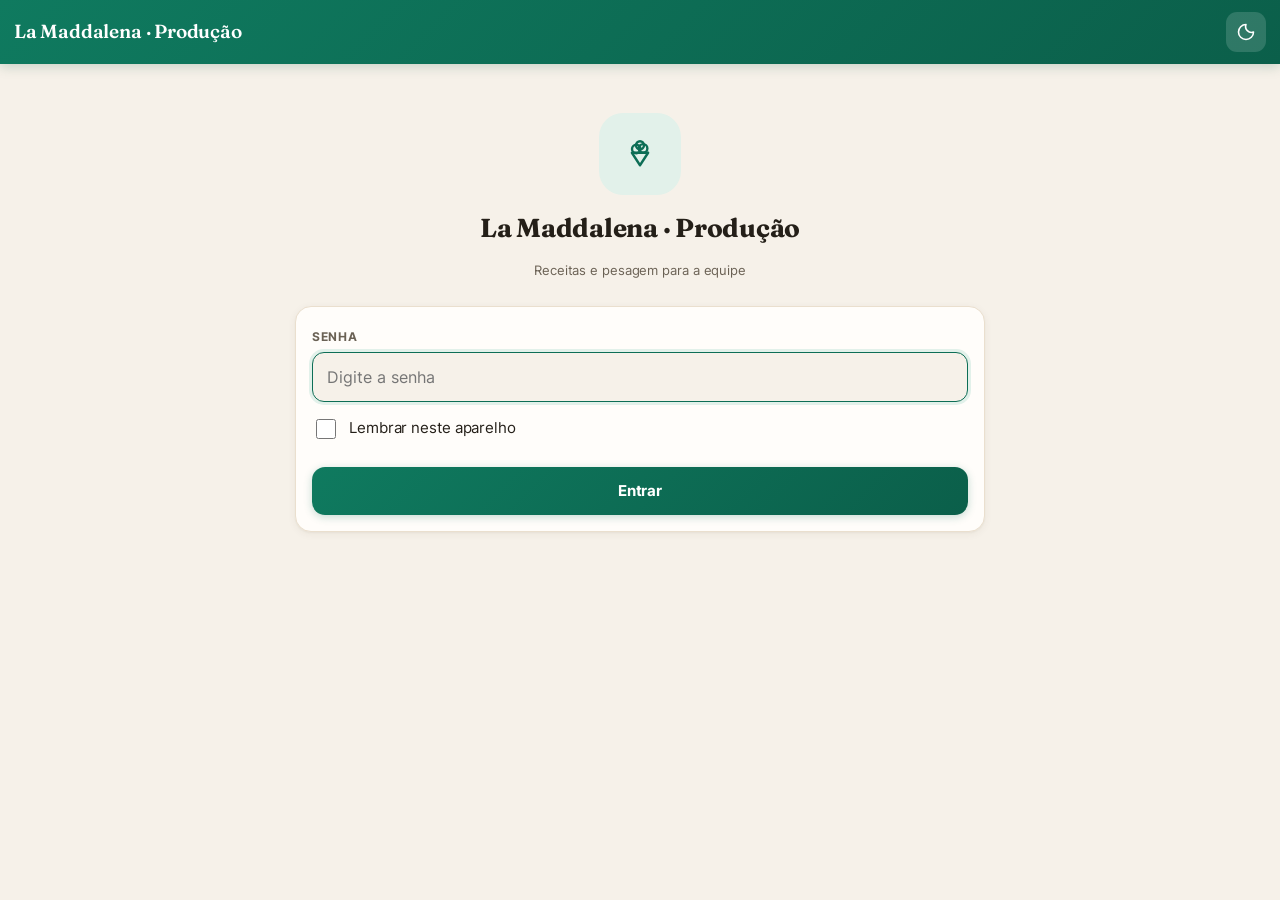
==== producao/index.html @ 6667ea77 "deploy v200" ====
<!DOCTYPE html>
<html lang="pt-BR">
<head>
<meta charset="utf-8">
<meta name="viewport" content="width=device-width, initial-scale=1, viewport-fit=cover">
<meta name="robots" content="noindex, nofollow">
<meta name="theme-color" content="#0d6e56">
<title>La Maddalena · Produção</title>
<link rel="manifest" href="manifest.webmanifest">
<link rel="icon" href="../icons/icon-192.png">
<link rel="apple-touch-icon" href="../icons/icon-192.png">
<meta name="apple-mobile-web-app-capable" content="yes">
<meta name="apple-mobile-web-app-status-bar-style" content="black-translucent">
<link rel="stylesheet" href="../css/style.css">
<link rel="stylesheet" href="producao.css">
</head>
<body>
<div id="app"><div class="loading">Carregando…</div></div>
<script src="app.js"></script>
</body>
</html>
---- css/style.css ----
/* ===== La Maddalena · Gelato Lab — design system ===== */

/* ---------- fontes (auto-hospedadas, funcionam offline) ---------- */
@font-face { font-family: 'Inter'; font-style: normal; font-weight: 400; font-display: swap; src: url('../fonts/inter-400.woff2') format('woff2'); }
@font-face { font-family: 'Inter'; font-style: normal; font-weight: 500; font-display: swap; src: url('../fonts/inter-500.woff2') format('woff2'); }
@font-face { font-family: 'Inter'; font-style: normal; font-weight: 600; font-display: swap; src: url('../fonts/inter-600.woff2') format('woff2'); }
@font-face { font-family: 'Inter'; font-style: normal; font-weight: 700; font-display: swap; src: url('../fonts/inter-700.woff2') format('woff2'); }
@font-face { font-family: 'Fraunces'; font-style: normal; font-weight: 600; font-display: swap; src: url('../fonts/fraunces-600.woff2') format('woff2'); }
@font-face { font-family: 'Fraunces'; font-style: normal; font-weight: 700; font-display: swap; src: url('../fonts/fraunces-700.woff2') format('woff2'); }

:root {
  --bg: #f6f1e9; --bg2: #efe7db; --card: #fffdfa; --card2: #faf5ec;
  --ink: #241f18; --ink2: #6a6154; --ink3: #938a7b;
  --brand: #0d6e56; --brand-ink: #0a5a46; --brand-soft: #e2f1ea;
  --accent: #c9722f; --accent-soft: #f8e9db;
  --ok: #16824f; --okbg: #e0f2e7; --warn: #9a6410; --warnbg: #fbeed4;
  --bad: #b23b2b; --badbg: #fbe7e3; --line: #eadfce; --line2: #e0d4c0;
  --font: 'Inter', -apple-system, "Segoe UI", Roboto, sans-serif;
  --serif: 'Fraunces', Georgia, 'Times New Roman', serif;
  --r: 16px; --r-lg: 22px; --r-sm: 11px;
  --sh: 0 2px 8px rgba(60,45,20,.06), 0 1px 2px rgba(60,45,20,.04);
  --sh-lg: 0 8px 28px rgba(45,35,15,.12);
  --brand-grad: linear-gradient(135deg, #0f7a5f 0%, #0b5f4a 100%);
}
@media (prefers-color-scheme: dark) {
  :root:not([data-theme="light"]) {
    --bg: #14120f; --bg2: #1b1814; --card: #211d18; --card2: #262119;
    --ink: #f1ece3; --ink2: #b3aa9b; --ink3: #857c6d;
    --brand: #34c295; --brand-ink: #48d0a5; --brand-soft: #123528;
    --accent: #e0954f; --accent-soft: #34260f;
    --ok: #3ecb8c; --okbg: #10352a; --warn: #e0a94a; --warnbg: #372c12;
    --bad: #ec6a58; --badbg: #3c1c17; --line: #322c24; --line2: #3f382e;
    --sh: 0 2px 10px rgba(0,0,0,.35); --sh-lg: 0 10px 30px rgba(0,0,0,.5);
    --brand-grad: linear-gradient(135deg, #16624e 0%, #0e4d3c 100%);
  }
}
:root[data-theme="dark"] {
  --bg: #14120f; --bg2: #1b1814; --card: #211d18; --card2: #262119;
  --ink: #f1ece3; --ink2: #b3aa9b; --ink3: #857c6d;
  --brand: #34c295; --brand-ink: #48d0a5; --brand-soft: #123528;
  --accent: #e0954f; --accent-soft: #34260f;
  --ok: #3ecb8c; --okbg: #10352a; --warn: #e0a94a; --warnbg: #372c12;
  --bad: #ec6a58; --badbg: #3c1c17; --line: #322c24; --line2: #3f382e;
  --sh: 0 2px 10px rgba(0,0,0,.35); --sh-lg: 0 10px 30px rgba(0,0,0,.5);
  --brand-grad: linear-gradient(135deg, #16624e 0%, #0e4d3c 100%);
}

* { box-sizing: border-box; }
html, body { margin: 0; padding: 0; }
body {
  background: var(--bg); color: var(--ink);
  font-family: var(--font); font-size: 16px; line-height: 1.5;
  letter-spacing: -0.006em;
  padding-bottom: calc(72px + env(safe-area-inset-bottom));
  -webkit-tap-highlight-color: transparent;
  -webkit-font-smoothing: antialiased; text-rendering: optimizeLegibility;
}
.loading { text-align: center; padding: 42vh 20px; color: var(--ink2); font-size: 17px; }
a { color: var(--brand-ink); }

/* ---------- top bar ---------- */
.topbar {
  position: sticky; top: 0; z-index: 30;
  background: var(--brand-grad); color: #fff;
  padding: calc(12px + env(safe-area-inset-top)) 14px 12px;
  display: flex; align-items: center; gap: 9px;
  box-shadow: 0 2px 12px rgba(11,80,60,.22);
}
.topbar h1 {
  font-family: var(--serif); font-weight: 600; font-size: 19px; line-height: 1.15;
  margin: 0; flex: 1; letter-spacing: -0.01em;
}
.topbar .tb-btn {
  background: rgba(255,255,255,.15); border: 0; color: #fff; border-radius: 11px;
  width: 40px; height: 40px; display: inline-flex; align-items: center; justify-content: center;
  font-size: 17px; cursor: pointer; flex: none; transition: background .15s;
}
.topbar .tb-btn:active { background: rgba(255,255,255,.28); }
.topbar .tb-btn svg { width: 20px; height: 20px; }

.tb-pill {
  font-size: 11px; font-weight: 600; border-radius: 999px; padding: 5px 11px;
  background: rgba(255,255,255,.16); color: #fff; white-space: nowrap;
  display: inline-flex; align-items: center; gap: 5px;
}
.tb-pill svg { width: 13px; height: 13px; }
.tb-pill.off { background: rgba(255,190,80,.32); }

/* ---------- bottom nav ---------- */
.nav {
  position: fixed; bottom: 0; left: 0; right: 0; z-index: 30;
  display: flex; background: color-mix(in srgb, var(--card) 88%, transparent);
  backdrop-filter: saturate(1.4) blur(12px); -webkit-backdrop-filter: saturate(1.4) blur(12px);
  border-top: 1px solid var(--line);
  padding-bottom: env(safe-area-inset-bottom);
}
.nav a {
  flex: 1; text-align: center; padding: 9px 2px 7px; text-decoration: none;
  color: var(--ink3); font-size: 10.5px; font-weight: 600; line-height: 1.25;
  display: flex; flex-direction: column; align-items: center; gap: 3px;
  transition: color .15s;
}
.nav a svg { width: 23px; height: 23px; stroke-width: 1.8; }
.nav a.on { color: var(--brand); }
.nav a.on svg { stroke-width: 2.2; }
/* com 7-8 abas (Escala + Pessoas do dono) o rótulo não cabe em tela estreita:
   aperta fonte/ícone e impede quebra de linha em vez de deixar transbordar */
.nav a { min-width: 0; }
.nav a span.lbl { max-width: 100%; overflow: hidden; text-overflow: ellipsis; white-space: nowrap; }
@media (max-width: 430px) {
  .nav a { font-size: 9.5px; padding: 8px 1px 6px; gap: 2px; }
  .nav a svg { width: 21px; height: 21px; }
}
@media (max-width: 360px) {
  .nav a { font-size: 8.8px; letter-spacing: -.2px; }
  .nav a svg { width: 19px; height: 19px; }
}

.wrap { padding: 15px 15px 22px; max-width: 720px; margin: 0 auto; }

/* ---------- cards ---------- */
.card {
  background: var(--card); border-radius: var(--r); box-shadow: var(--sh);
  padding: 16px; margin-bottom: 13px; border: 1px solid var(--line);
}
.card h3 {
  margin: 0 0 12px; font-size: 15px; font-weight: 700; color: var(--ink);
  letter-spacing: -0.01em; display: flex; align-items: center; gap: 8px;
}

/* ---------- recipe list ---------- */
.rlist a.ritem {
  display: flex; align-items: center; gap: 13px; text-decoration: none; color: var(--ink);
  background: var(--card); border: 1px solid var(--line); border-radius: var(--r);
  padding: 13px 15px; margin-bottom: 10px; box-shadow: var(--sh);
  transition: transform .12s, box-shadow .12s;
}
.rlist a.ritem:active { transform: scale(.985); box-shadow: var(--sh-lg); }
.scoop {
  width: 46px; height: 46px; border-radius: 14px; flex: none;
  display: flex; align-items: center; justify-content: center;
}
.scoop svg { width: 30px; height: 30px; }
.ritem > span:nth-child(2) { min-width: 0; }
.ritem .rname { display: block; font-weight: 700; font-size: 16.5px; letter-spacing: -0.01em; }
.ritem .rsub { display: block; font-size: 12.5px; color: var(--ink2); margin-top: 2px; }
.ritem .right { margin-left: auto; text-align: right; display: flex; flex-direction: column; align-items: flex-end; gap: 5px; }
.ritem .vit { font-size: 12px; color: var(--ink2); font-variant-numeric: tabular-nums; font-weight: 600; }

/* ---------- linha de insumo (nome centralizado + valores ao lado) ---------- */
.insrow {
  display: flex; align-items: center; gap: 13px; text-decoration: none; color: var(--ink);
  background: var(--card); border: 1px solid var(--line); border-radius: var(--r);
  padding: 12px 15px; margin-bottom: 9px; box-shadow: var(--sh);
  transition: transform .12s, box-shadow .12s;
}
.insrow { cursor: pointer; }
.insrow:active { transform: scale(.985); box-shadow: var(--sh-lg); }
.insrow .in-name {
  flex: 0 0 40%; text-align: center; font-size: 16px; font-weight: 700;
  letter-spacing: -0.01em; line-height: 1.22;
}
.insrow .in-vals {
  flex: 1; display: flex; flex-wrap: wrap; gap: 4px 12px;
  font-size: 12.5px; color: var(--ink2); font-variant-numeric: tabular-nums;
}
.insrow .in-vals b { color: var(--ink); font-weight: 700; }
.in-chev { flex: none; color: var(--ink3); display: inline-flex; }
.in-chev svg { width: 18px; height: 18px; }
.in-chev.open { transform: rotate(90deg); color: var(--brand); }
/* insumo expandido inline */
.ins-exp { border-color: var(--brand); box-shadow: var(--sh-lg); }
.ins-exp-head { display: flex; align-items: center; gap: 10px; cursor: pointer; margin-bottom: 12px; }
.ins-exp-head b { flex: 1; font-size: 17px; font-weight: 700; letter-spacing: -0.01em; }
.ins-exp-head .scoop { width: 38px; height: 38px; border-radius: 11px; }
.ins-exp-head .scoop svg { width: 24px; height: 24px; }

/* ---------- badges / selos ---------- */
.selo { display: inline-flex; align-items: center; gap: 4px; border-radius: 999px; padding: 3px 10px; font-size: 11px; font-weight: 700; letter-spacing: .01em; white-space: nowrap; }
.selo.premium { background: var(--okbg); color: var(--ok); }
.selo.quase   { background: var(--warnbg); color: var(--warn); }
.selo.ajustar { background: var(--badbg); color: var(--bad); }
.selo.off     { background: var(--bg2); color: var(--ink2); }
.selo.cat     { background: var(--bg2); color: var(--ink2); font-weight: 600; }
.tag { display: inline-flex; align-items: center; gap: 4px; font-size: 11px; font-weight: 600; background: var(--bg2); border-radius: 7px; padding: 3px 9px; margin: 0 5px 5px 0; color: var(--ink2); }

/* ---------- índices table ---------- */
.ix { width: 100%; border-collapse: collapse; font-size: 14px; }
.ix th { font-size: 11px; text-transform: uppercase; letter-spacing: .05em; color: var(--ink3); font-weight: 700; padding: 4px 6px; text-align: left; }
.ix td { padding: 9px 6px; border-top: 1px solid var(--line); text-align: left; vertical-align: middle; }
.ix tr:first-child td { border-top: 0; }
.ix .v { font-variant-numeric: tabular-nums; font-weight: 700; white-space: nowrap; letter-spacing: -0.01em; }
/* tabela larga (ex.: escala semanal, com 5 colunas) rola dentro do próprio
   container em vez de esticar o card e fazer a PÁGINA rolar de lado */
.tabwrap { overflow-x: auto; -webkit-overflow-scrolling: touch; margin: 0 -2px; }
.tabwrap > .ix { min-width: 100%; }
@media (max-width: 430px) {
  .tabwrap .ix { font-size: 13px; }
  .tabwrap .ix td, .tabwrap .ix th { padding-left: 4px; padding-right: 4px; }
}
.ix .alvo { color: var(--ink2); font-size: 12px; white-space: nowrap; font-variant-numeric: tabular-nums; }
.ing-check { width: 20px; height: 20px; accent-color: var(--brand); }
.ing-feito td { color: var(--ink3); text-decoration: line-through; }
.ing-feito .v { color: var(--ink3); }
.dot { display: inline-block; width: 9px; height: 9px; border-radius: 50%; margin-right: 8px; vertical-align: middle; }
.dot.ok { background: var(--ok); } .dot.accept { background: var(--warn); }
.dot.low, .dot.high { background: var(--bad); } .dot.off { background: var(--line2); }
.dica { font-size: 12.5px; color: var(--warn); line-height: 1.35; }
.dica.ok { color: var(--ok); }
.dica.bad { color: var(--bad); }

/* ---------- forms ---------- */
input, select, textarea, button { font: inherit; color: inherit; }
.inp, select.inp, textarea.inp {
  width: 100%; background: var(--bg); border: 1.5px solid var(--line2); border-radius: 12px;
  padding: 12px 14px; margin: 5px 0 12px; transition: border-color .15s, box-shadow .15s;
  font-size: 16px;
}
.inp:focus, select.inp:focus, textarea.inp:focus {
  outline: none; border-color: var(--brand); box-shadow: 0 0 0 3px var(--brand-soft);
}
textarea.inp { min-height: 66px; line-height: 1.45; }
label.lab { font-size: 11.5px; font-weight: 700; color: var(--ink2); text-transform: uppercase; letter-spacing: .06em; }

.btn {
  display: inline-flex; align-items: center; justify-content: center; gap: 7px;
  background: var(--brand-grad); color: #fff; border: 0; border-radius: 13px;
  padding: 13px 17px; font-weight: 700; font-size: 15px; cursor: pointer; text-decoration: none;
  box-shadow: 0 2px 8px rgba(13,110,86,.24); transition: transform .12s, box-shadow .12s, filter .12s;
  letter-spacing: -0.01em;
}
.btn:active { transform: scale(.97); filter: brightness(.96); }
.btn.sec { background: var(--card); color: var(--brand-ink); border: 1.5px solid var(--brand); box-shadow: var(--sh); }
.btn.warn { background: linear-gradient(135deg, #d47f36, #bd6522); box-shadow: 0 2px 8px rgba(201,114,47,.28); }
.btn.danger { background: linear-gradient(135deg, #c04430, #a5372a); box-shadow: 0 2px 8px rgba(178,59,43,.26); }
.btn.mini { padding: 8px 13px; font-size: 13.5px; border-radius: 10px; }
.tag.ok { background: var(--okbg); color: var(--ok); }
.btnrow { display: flex; flex-wrap: wrap; gap: 9px; margin: 12px 0; }
/* lista de compras */
.cmp-list { display: flex; flex-direction: column; }
.cmp-item { display: flex; align-items: center; gap: 10px; padding: 11px 2px; border-bottom: 1px solid var(--line); }
.cmp-item .cmp-txt { flex: 1; font-size: 15px; }
.cmp-item.feito .cmp-txt { text-decoration: line-through; color: var(--ink2); opacity: .65; }
.cmp-item .cmp-del { border: 0; background: 0; color: var(--bad); cursor: pointer; font-size: 15px; padding: 4px 6px; }
.cmp-forn { font-size: 12px; color: var(--ink2); white-space: nowrap; }
.btnrow .btn { flex: 1 1 auto; }
.btn svg { width: 17px; height: 17px; }

/* ---------- ingredient editor ---------- */
.ingrow {
  display: grid; grid-template-columns: 1fr 72px 32px 30px; gap: 8px; align-items: center;
  padding: 9px 0; border-bottom: 1px solid var(--line);
}
.ingrow:last-of-type { border-bottom: 0; }
.ingrow input[type="text"], .ingrow input[type="search"], .ingrow select {
  background: var(--bg); border: 1.5px solid var(--line2); border-radius: 9px; padding: 10px 11px;
  min-width: 0; width: 100%; font-size: 15px;
}
.ingrow select { font-weight: 600; }
.ingrow input:focus, .ingrow select:focus { outline: none; border-color: var(--brand); box-shadow: 0 0 0 2px var(--brand-soft); }
.ingrow .g { text-align: right; font-variant-numeric: tabular-nums; font-weight: 600; }
.ingrow .x { background: none; border: 0; font-size: 18px; color: var(--ink3); cursor: pointer; padding: 4px; line-height: 1; }
.ingrow .x:active { color: var(--bad); }
.ingdica { grid-column: 1 / -1; font-size: 11.5px; color: var(--ink2); margin: -2px 0 2px; line-height: 1.35; }
.chk { width: 22px; height: 22px; accent-color: var(--brand); }

/* ---------- segmented control ---------- */
.seg { display: flex; background: var(--bg2); border-radius: 13px; padding: 4px; margin: 9px 0; gap: 2px; }
.seg button {
  flex: 1; border: 0; background: transparent; padding: 10px 6px; border-radius: 10px;
  font-weight: 600; color: var(--ink2); cursor: pointer; font-size: 13.5px;
  transition: background .15s, color .15s, box-shadow .15s; letter-spacing: -0.01em;
}
.seg button.on { background: var(--card); color: var(--brand-ink); box-shadow: var(--sh); font-weight: 700; }

/* ---------- sticky balance panel ---------- */
.balpanel {
  position: sticky; top: 62px; z-index: 20;
  background: var(--card); border: 1px solid var(--line); border-radius: var(--r);
  box-shadow: var(--sh-lg); padding: 12px 14px; margin-bottom: 13px;
}
.balpanel .headline { display: flex; align-items: center; gap: 8px; }
.balpanel .headline .peso { margin-left: auto; font-size: 12px; color: var(--ink2); font-variant-numeric: tabular-nums; }
.balmini { display: flex; flex-wrap: wrap; gap: 6px; margin-top: 9px; }
.balmini .b {
  font-size: 11.5px; border-radius: 8px; padding: 4px 8px; font-weight: 700;
  background: var(--okbg); color: var(--ok); font-variant-numeric: tabular-nums;
}
.balmini .b.accept { background: var(--warnbg); color: var(--warn); }
.balmini .b.low, .balmini .b.high { background: var(--badbg); color: var(--bad); }
.balmini .b.off { background: var(--bg2); color: var(--ink2); }
.proxima { font-size: 12.5px; margin-top: 10px; color: var(--warn); font-weight: 600; line-height: 1.4;
  background: var(--warnbg); border-radius: 10px; padding: 8px 11px; }
.proxima.ok { color: var(--ok); background: var(--okbg); }

/* ---------- steps / produção ---------- */
.passos { padding-left: 20px; margin: 4px 0; }
/* pre-line: alguns passos longos (fazer o iogurte da casa, calcular rum/Marsala
   pelo peso real da calda) são escritos com quebras de linha e sub-itens (a)(b)(c).
   Sem isto o navegador colapsa as quebras e o passo vira um parágrafo único — o
   pior formato possível pra quem está lendo com as mãos na massa. pre-line
   preserva as quebras e ainda colapsa a indentação, que é o que queremos. */
.passos li { margin-bottom: 10px; line-height: 1.5; white-space: pre-line; }
.prodstep {
  font-family: var(--serif); font-size: 25px; line-height: 1.5; padding: 24px 6px; min-height: 40vh;
  display: flex; align-items: center; font-weight: 600; white-space: pre-line;
}
.prodnav { display: flex; gap: 11px; }
.prodnav .btn { flex: 1; font-size: 18px; padding: 17px; }
.timerbox { text-align: center; padding: 8px; }
.timerbox .t { font-size: 46px; font-weight: 700; font-variant-numeric: tabular-nums; font-family: var(--serif); letter-spacing: -0.02em; }

/* ---------- menu público ---------- */
.menu-hero {
  text-align: center; padding: 42px 18px 26px;
  background: var(--brand-grad); color: #fff;
  border-radius: 0 0 30px 30px; box-shadow: 0 6px 24px rgba(11,80,60,.24);
}
.menu-hero h1 { margin: 0; font-family: var(--serif); font-size: 34px; font-weight: 700; letter-spacing: -0.01em; }
.menu-hero p { margin: 7px 0 0; opacity: .93; font-size: 14.5px; }
.mlang { margin-top: 15px; }
.mlang button {
  background: rgba(255,255,255,.16); color: #fff; border: 1px solid rgba(255,255,255,.4);
  border-radius: 999px; padding: 7px 17px; margin: 0 4px; font-weight: 600; cursor: pointer; font-size: 13.5px;
}
.mlang button.on { background: #fff; color: var(--brand-ink); border-color: #fff; }
.msec { margin: 24px 15px 9px; font-size: 12px; font-weight: 700; letter-spacing: .12em; color: var(--accent); text-transform: uppercase; }
.mitem { background: var(--card); border: 1px solid var(--line); border-radius: var(--r); padding: 15px 17px; margin: 0 15px 11px; box-shadow: var(--sh); }
.mitem .mn { font-family: var(--serif); font-weight: 600; font-size: 19px; letter-spacing: -0.01em; }
.mitem .md { color: var(--ink2); font-size: 14px; margin-top: 4px; line-height: 1.45; }
.mitem .mb { margin-top: 9px; }
.mitem .mb span { font-size: 11px; font-weight: 600; background: var(--bg2); color: var(--ink2); border-radius: 999px; padding: 3px 9px; margin-right: 5px; }

/* ---------- comparação ---------- */
.cmp { width: 100%; border-collapse: collapse; font-size: 13.5px; }
.cmp th, .cmp td { padding: 9px 6px; border-bottom: 1px solid var(--line); text-align: center; font-variant-numeric: tabular-nums; }
.cmp th { font-family: var(--serif); font-weight: 600; font-size: 15px; }
.cmp td:first-child, .cmp th:first-child { text-align: left; color: var(--ink2); }
.cmp .win { background: var(--okbg); border-radius: 8px; font-weight: 700; }
.cmp .v { font-weight: 700; }

/* ---------- aprender ---------- */
details.ap { background: var(--card); border: 1px solid var(--line); border-radius: var(--r); padding: 2px 16px; margin-bottom: 11px; box-shadow: var(--sh); }
details.ap summary { font-weight: 700; padding: 14px 0; cursor: pointer; font-size: 15.5px; list-style: none; display: flex; align-items: center; }
details.ap summary::-webkit-details-marker { display: none; }
details.ap summary::after { content: '＋'; margin-left: auto; color: var(--ink3); font-weight: 400; font-size: 20px; }
details.ap[open] summary::after { content: '－'; }
details.ap .apc { padding: 2px 0 16px; color: var(--ink); font-size: 14.5px; line-height: 1.6; }
details.ap .apc p { margin: 0 0 11px; }
details.ap table { width: 100%; border-collapse: collapse; font-size: 13px; margin: 8px 0; }
details.ap td, details.ap th { border-bottom: 1px solid var(--line); padding: 7px 5px; text-align: left; }
details.ap th { font-weight: 700; color: var(--ink2); }
details.ap ol, details.ap ul { padding-left: 20px; margin: 4px 0; }
details.ap li { margin-bottom: 7px; }

.muted { color: var(--ink2); font-size: 13px; }
.small { font-size: 12.5px; }
h2.sect { font-family: var(--serif); font-size: 15px; font-weight: 600; letter-spacing: .01em; color: var(--ink2); margin: 22px 3px 10px; text-transform: none; }
.qrbox { text-align: center; padding: 14px; }
.qrbox img, .qrbox canvas { max-width: 76vw; image-rendering: pixelated; border: 12px solid #fff; border-radius: 12px; box-shadow: var(--sh); }
.grid2 { display: grid; grid-template-columns: 1fr 1fr; gap: 11px; }
.pill-toggle { display: inline-flex; align-items: center; gap: 8px; font-size: 14px; }

/* card com título serifado grande (detalhe) */
.recipe-title { font-family: var(--serif); font-size: 25px; font-weight: 700; letter-spacing: -0.01em; margin: 0 0 4px; display: flex; align-items: center; gap: 11px; }
.brandline { display: flex; align-items: center; gap: 10px; }

/* login */
.login-hero { text-align: center; padding: 34px 0 12px; }
.login-hero .logo { display: flex; justify-content: center; margin: 0 auto 14px; }
.login-hero h2 { font-family: var(--serif); font-weight: 700; font-size: 26px; margin: 0 0 6px; letter-spacing: -0.01em; }

/* impressão */
@media print {
  .topbar, .nav, .btn, .btnrow, .noprint { display: none !important; }
  body { background: #fff; color: #000; padding: 0; }
  .card { box-shadow: none; border: 1px solid #ccc; page-break-inside: avoid; }
}

/* ---------- aba FÁBRICA (máquinas e fornecedores) — só classes fb-* ---------- */
.fb-metrics { display: grid; grid-template-columns: repeat(auto-fit, minmax(118px, 1fr)); gap: 9px; margin-top: 10px; }
.fb-metric { background: var(--bg2); border-radius: 11px; padding: 9px 11px; }
.fb-metric b { display: block; font-size: 17px; font-variant-numeric: tabular-nums; letter-spacing: -.02em; }
.fb-metric span { font-size: 11px; color: var(--ink2); text-transform: uppercase; letter-spacing: .05em; }

.fb-sub { font-size: 11px; font-weight: 800; color: var(--ink3); text-transform: uppercase;
  letter-spacing: .06em; margin: 18px 0 2px; }

.fb-item { border-top: 1px solid var(--line); padding: 11px 0; }
.fb-item.on { background: var(--okbg); border-radius: 10px; padding: 11px 11px; border-top-color: transparent; }
.fb-head { display: flex; align-items: center; gap: 8px; justify-content: space-between; flex-wrap: wrap; }
.fb-head b { font-size: 14.5px; line-height: 1.3; }
.fb-pick { border: 1px solid var(--line); background: var(--bg); color: var(--ink2); cursor: pointer;
  border-radius: 8px; padding: 5px 11px; font-size: 12px; font-weight: 700; white-space: nowrap; }
.fb-pick.on { background: var(--ok); border-color: var(--ok); color: #fff; }

.fb-linha { display: flex; flex-wrap: wrap; gap: 6px 12px; margin: 6px 0 0;
  font-size: 12px; color: var(--ink2); align-items: center; }
.fb-tag { font-size: 10px; font-weight: 800; text-transform: uppercase; letter-spacing: .05em;
  border-radius: 6px; padding: 2px 7px; white-space: nowrap; }
.fb-tag.ok { background: var(--okbg); color: var(--ok); }
.fb-tag.warn { background: color-mix(in srgb, #c9853a 16%, transparent); color: #a9661f; }
.fb-tag.off { background: var(--bg2); color: var(--ink3); }
.fb-tag.alt { background: color-mix(in srgb, var(--brand) 14%, transparent); color: var(--brand-ink); }

.fb-baixo { display: flex; align-items: center; gap: 9px; margin-top: 8px; flex-wrap: wrap; }
.fb-baixo .lab { font-size: 11px; }
.fb-baixo .inp { width: 118px; padding: 7px 9px; font-size: 14px; border-radius: 9px; }
.fb-obs { margin: 7px 0 0; font-size: 12px; line-height: 1.5; }

.fb-forn { border-top: 1px solid var(--line); padding: 12px 0; }
.fb-forn:first-of-type { border-top: 0; }
.fb-fone { font-size: 13.5px; font-variant-numeric: tabular-nums; }
.fb-fone.muted { color: var(--ink2); font-size: 12.5px; }

.fb-det { border-top: 1px solid var(--line); padding: 2px 0; }
.fb-det:first-of-type { border-top: 0; }
.fb-det > summary { cursor: pointer; padding: 10px 0; font-weight: 700; font-size: 14px; list-style: none; }
.fb-det > summary::-webkit-details-marker { display: none; }
.fb-det > summary::before { content: '＋ '; color: var(--ink3); font-weight: 400; }
.fb-det[open] > summary::before { content: '－ '; }
.fb-det p { color: var(--ink2); line-height: 1.55; margin: 0 0 9px; }

/* estoque de insumos (subaba de Insumos) */
.est-row { padding: 12px 14px; margin-bottom: 8px; }
.est-top { display: flex; align-items: baseline; gap: 10px; }
.est-nome { flex: 1; font-weight: 600; }
.est-qtd { font-size: 20px; font-weight: 800; white-space: nowrap; }
.est-qtd small { font-size: 13px; font-weight: 600; color: var(--ink2); }
.est-bot { display: flex; align-items: center; gap: 8px; margin-top: 6px; flex-wrap: wrap; }
.est-bot > .muted { flex: 1; }
.est-acoes { display: flex; gap: 6px; }
.est-sug { margin-bottom: 8px; }
.est-sug button { display: block; width: 100%; text-align: left; padding: 10px 12px; margin-bottom: 4px;
  background: var(--bg); border: 1px solid var(--line); border-radius: 10px; font: inherit; color: inherit; cursor: pointer; }
.est-sug button:active { background: var(--line); }

/* nota do insumo na receita: fechada por padrão, abre ao tocar em "nota" */
details.ing-obs { margin-top: 2px; }
details.ing-obs > summary { cursor: pointer; list-style: none; display: inline-block; font-size: 12px; color: var(--ink3); padding: 2px 0; }
details.ing-obs > summary::-webkit-details-marker { display: none; }
details.ing-obs > summary::before { content: '＋ '; }
details.ing-obs[open] > summary::before { content: '－ '; }
details.ing-obs > span { display: block; margin-top: 2px; }

/* ---------- aba VENDAS (relatório da maquininha) — só classes vd-* ---------- */
.vd-metrics { display: grid; grid-template-columns: repeat(auto-fit, minmax(104px, 1fr)); gap: 9px; }
.vd-metric { background: var(--bg2); border-radius: 11px; padding: 9px 11px; }
.vd-metric b { display: block; font-size: 17px; font-variant-numeric: tabular-nums; letter-spacing: -.02em; }
.vd-metric span { font-size: 11px; color: var(--ink2); text-transform: uppercase; letter-spacing: .05em; }
.vd-chart { display: flex; align-items: flex-end; gap: 5px; overflow-x: auto; padding: 4px 0 0; }
.vd-col { flex: 1 0 34px; display: flex; flex-direction: column; align-items: center; gap: 4px; min-width: 34px; }
.vd-area { height: 116px; width: 100%; display: flex; align-items: flex-end; }
.vd-bar { width: 100%; border-radius: 5px 5px 2px 2px; background: linear-gradient(180deg, var(--brand), color-mix(in srgb, var(--brand) 72%, #000));
  min-height: 2px; transition: height .25s; }
.vd-col.alt .vd-bar { background: linear-gradient(180deg, #c9853a, #a9661f); }
.vd-rot { font-size: 9.5px; color: var(--ink3); white-space: nowrap; font-variant-numeric: tabular-nums; }
.vd-cifra { font-size: 9.5px; font-weight: 700; color: var(--ink2); font-variant-numeric: tabular-nums; white-space: nowrap; }
.vd-hbar { display: grid; grid-template-columns: 96px 1fr auto; align-items: center; gap: 9px; margin: 7px 0; }
.vd-hbar .vd-nome { font-size: 12px; color: var(--ink2); white-space: nowrap; overflow: hidden; text-overflow: ellipsis; }
.vd-trilho { background: var(--bg2); border-radius: 6px; height: 15px; overflow: hidden; }
.vd-fill { height: 100%; border-radius: 6px; background: linear-gradient(90deg, var(--brand), color-mix(in srgb, var(--brand) 70%, #000)); min-width: 3px; }
.vd-hval { font-size: 12px; font-weight: 700; font-variant-numeric: tabular-nums; white-space: nowrap; }
.vd-var { font-size: 12px; font-weight: 700; border-radius: 7px; padding: 2px 8px; display: inline-block; }
.vd-var.sobe { background: var(--okbg); color: var(--ok); }
.vd-var.cai { background: color-mix(in srgb, #b23b2b 14%, transparent); color: #b23b2b; }

/* Set/2026 — com 9 abas (entraram Vendas e Fábrica) sobram ~40px por aba numa
   tela de 375px, e os rótulos viravam "Produ…" / "Cardá…". Aperta mais um
   pouco a fonte e o ícone para caberem inteiros. Vem depois das regras
   originais de propósito: é o mesmo seletor, só que mais justo. */
@media (max-width: 430px) {
  .nav a { font-size: 8.8px; letter-spacing: -.25px; padding: 8px 0 6px; }
  .nav a svg { width: 19px; height: 19px; }
}
@media (max-width: 360px) {
  .nav a { font-size: 8px; letter-spacing: -.35px; }
  .nav a svg { width: 17px; height: 17px; }
}
---- producao/producao.css ----
/* Complemento do style.css do app: só o que a página de produção precisa a mais */

/* sem barra de abas embaixo, então sobra menos espaço no rodapé */
body { padding-bottom: calc(28px + env(safe-area-inset-bottom)); }
html, body { overflow-x: hidden; }

/* lembretes operacionais — caixa âmbar, igual ao PDF de produção */
.lembrete {
  background: #FFEDB3; border: 2px solid #E8870E; border-radius: var(--r);
  color: #5A3800; font-weight: 700; padding: 12px 14px; margin-bottom: 13px;
}
.lembrete h3 {
  margin: 0 0 8px; font-size: 13px; text-transform: uppercase; letter-spacing: .06em;
  color: inherit; font-weight: 800;
}
.lembrete ul { list-style: none; margin: 0; padding: 0; }
.lembrete li { position: relative; padding-left: 22px; margin: 0 0 6px; line-height: 1.38; font-size: 15px; }
.lembrete li:last-child { margin-bottom: 0; }
.lembrete li::before { content: '⚠'; position: absolute; left: 0; top: 0; }
@media (prefers-color-scheme: dark) {
  :root:not([data-theme="light"]) .lembrete { background: var(--warnbg); border-color: var(--accent); color: var(--warn); }
}
:root[data-theme="dark"] .lembrete { background: var(--warnbg); border-color: var(--accent); color: var(--warn); }

.erro { color: var(--bad); font-weight: 600; font-size: 14px; margin: 2px 0 10px; min-height: 1px; }
.lembrar { display: flex; align-items: center; gap: 10px; font-size: 14.5px; margin: 2px 0 14px; cursor: pointer; }
.lembrar input { width: 20px; height: 20px; accent-color: var(--brand); flex: none; }
.btn.full { width: 100%; }
.btn[disabled] { opacity: .65; cursor: default; }

/* nomes longos de ingrediente quebram em vez de empurrar a tabela para fora da tela */
.ix td { overflow-wrap: anywhere; }
.ix td.v { overflow-wrap: normal; }
.ing-feito .tag, .ing-feito .muted { text-decoration: none; }
.seg button { line-height: 1.25; }
/* rótulos que quebram em duas linhas não desalinham os dois campos de lote */
.card .grid2 { align-items: end; }
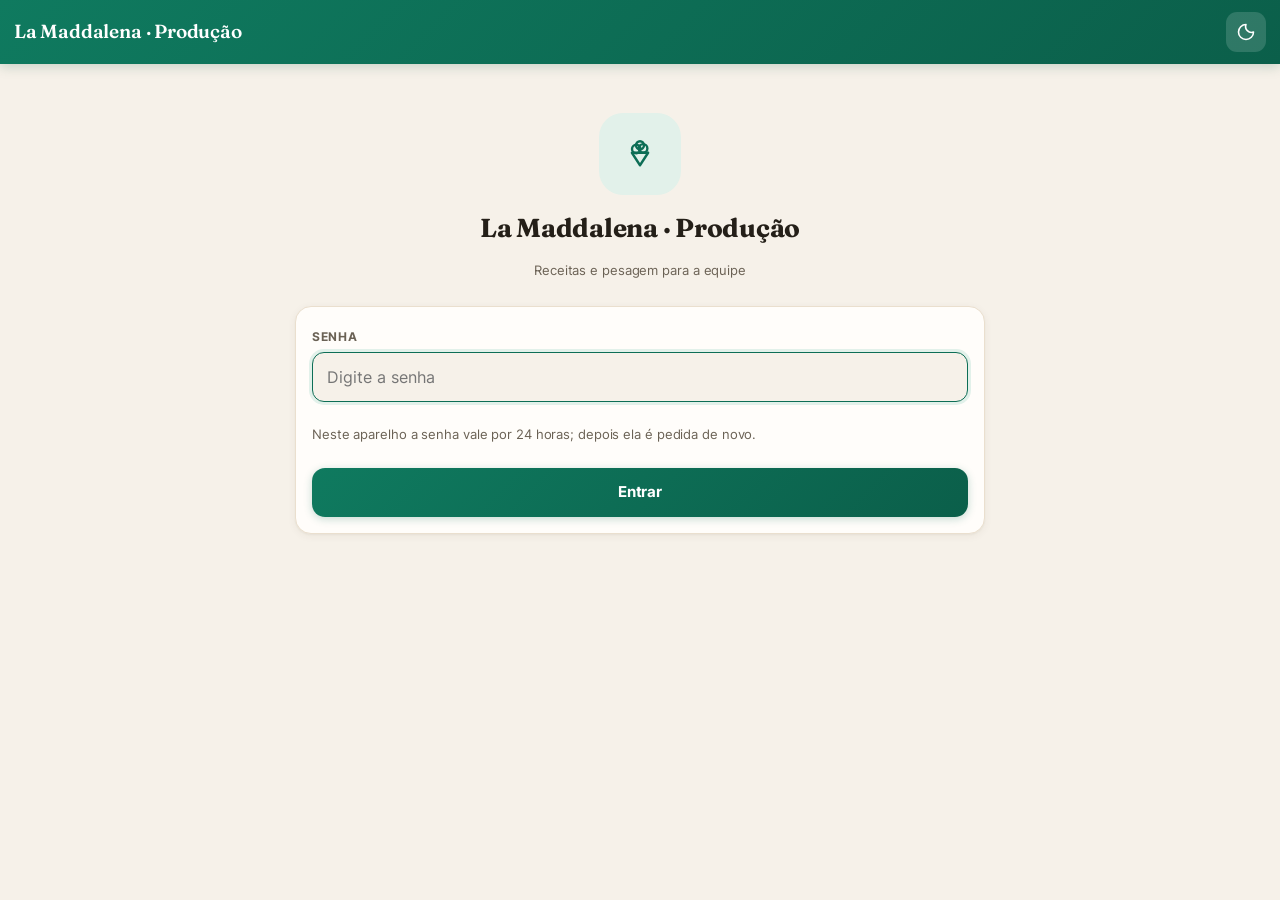
==== commit 71683808: "deploy v201" ====
--- a/producao/index.html
+++ b/producao/index.html
@@ -4,11 +4,12 @@
 <meta charset="utf-8">
 <meta name="viewport" content="width=device-width, initial-scale=1, viewport-fit=cover">
 <meta name="robots" content="noindex, nofollow">
-<meta name="theme-color" content="#0d6e56">
-<title>La Maddalena · Produção</title>
+<meta name="theme-color" content="#2A7F7F">
+<title>Produção · La Maddalena</title>
 <link rel="manifest" href="manifest.webmanifest">
-<link rel="icon" href="../icons/icon-192.png">
-<link rel="apple-touch-icon" href="../icons/icon-192.png">
+<link rel="icon" href="icon-192.png">
+<link rel="apple-touch-icon" href="icon-192.png">
+<meta name="apple-mobile-web-app-title" content="Produção">
 <meta name="apple-mobile-web-app-capable" content="yes">
 <meta name="apple-mobile-web-app-status-bar-style" content="black-translucent">
 <link rel="stylesheet" href="../css/style.css">
